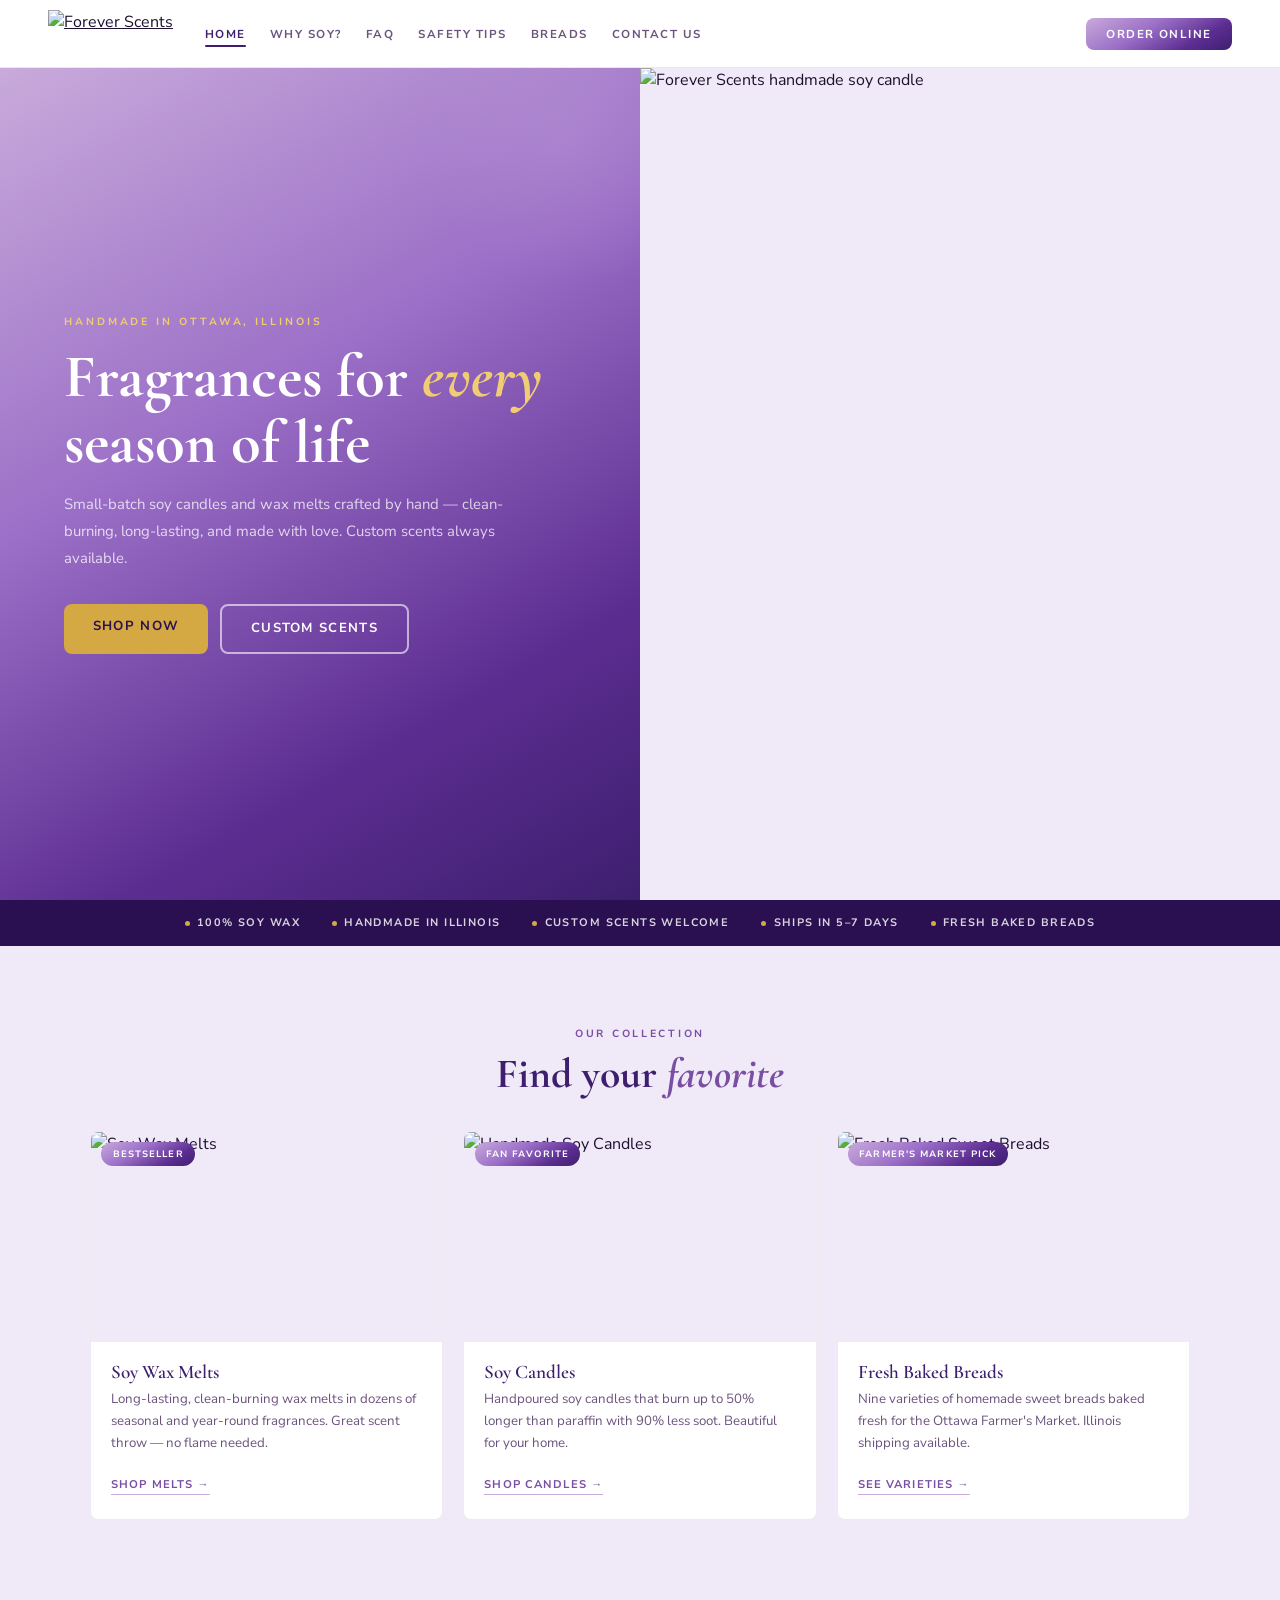
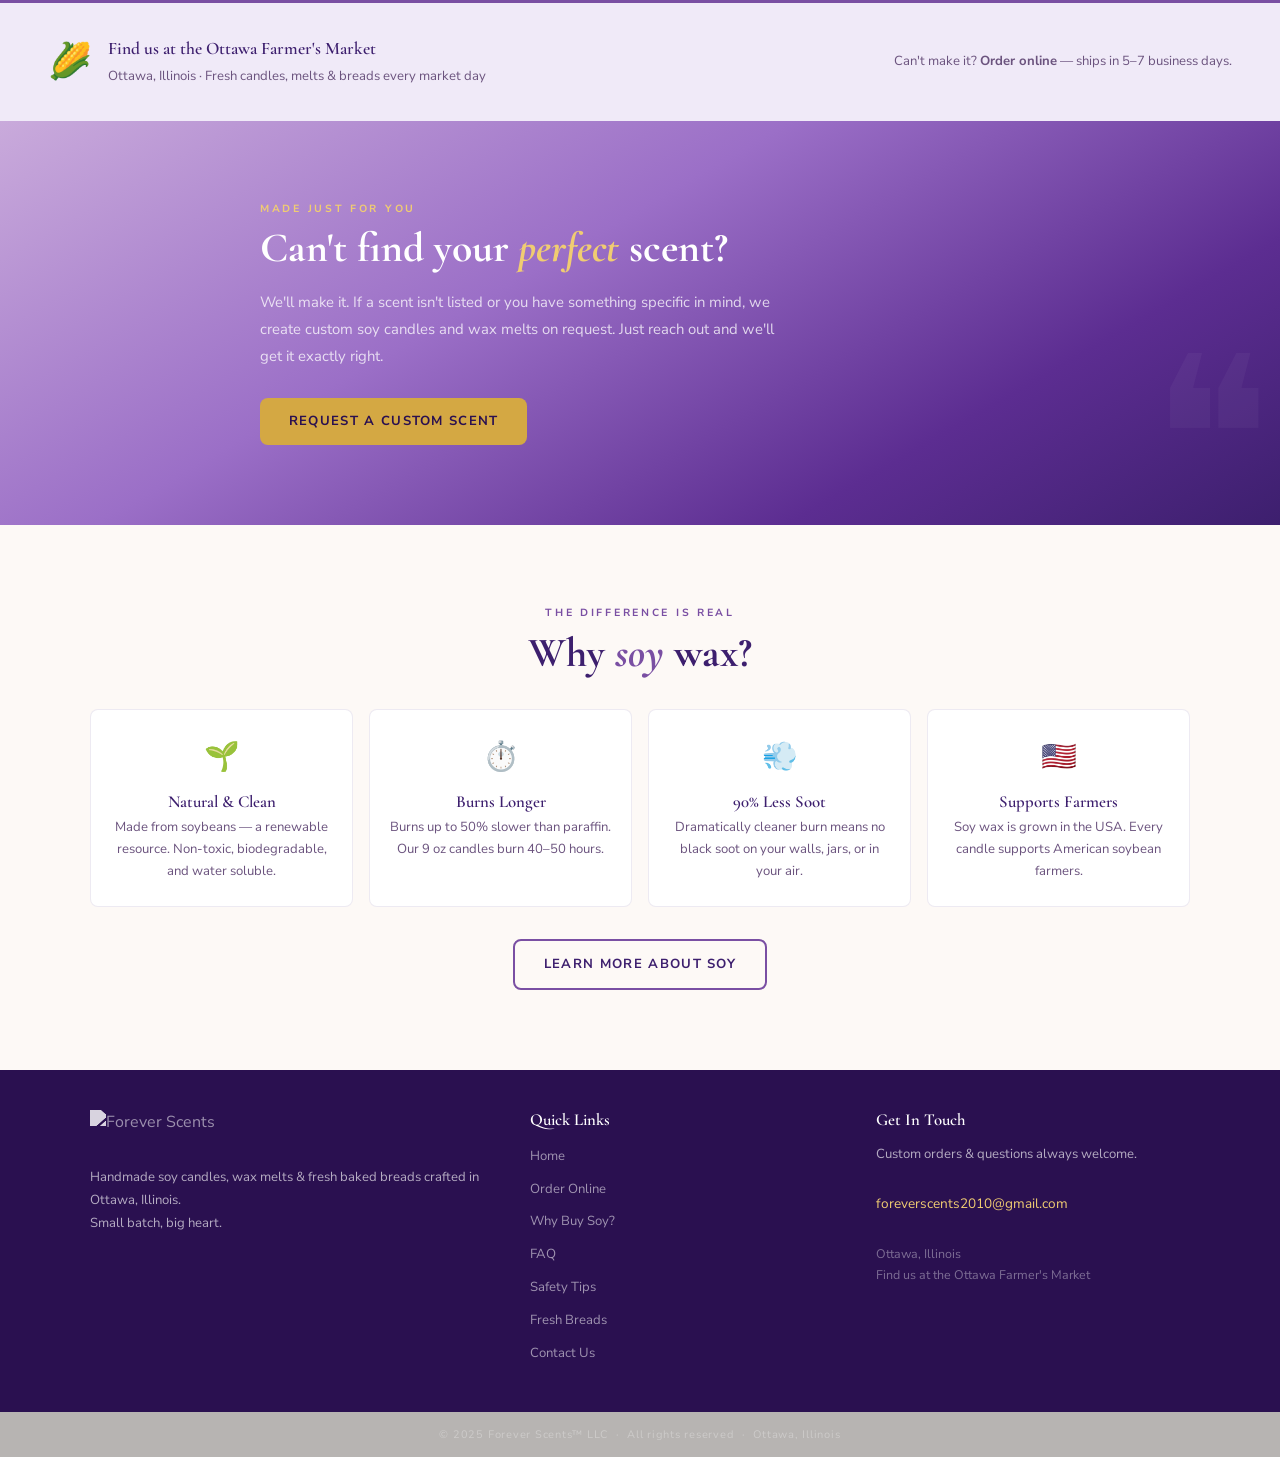
==== index.html @ e3c5e1b5 "first commit" ====
<!DOCTYPE html>
<html lang="en">
<head>
  <meta charset="UTF-8">
  <meta name="viewport" content="width=device-width, initial-scale=1.0">
  <meta name="description" content="Forever Scents – Handmade soy candles, wax melts & fresh baked breads crafted in Ottawa, Illinois. Custom scents available. Ships in 5–7 days.">
  <title>Forever Scents – Handmade Soy Candles & Breads | Ottawa, IL</title>
  <link rel="preconnect" href="https://fonts.googleapis.com">
  <link href="https://fonts.googleapis.com/css2?family=Cormorant+Garamond:ital,wght@0,400;0,600;1,400;1,600&family=Nunito+Sans:wght@300;400;600;700&display=swap" rel="stylesheet">
  <link rel="stylesheet" href="style.css">
  <style>
    /* ── HOME-SPECIFIC ── */

    /* HERO */
    .hero {
      display: grid;
      grid-template-columns: 1fr;
      min-height: calc(100svh - var(--nav-h));
    }
    .hero-img {
      height: 52vw;
      min-height: 220px;
      max-height: 420px;
      overflow: hidden;
      background: var(--pale);
    }
    .hero-img img {
      width: 100%; height: 100%;
      object-fit: cover;
      object-position: center;
    }
    .hero-text {
      background: var(--grad);
      padding: 2.5rem 1.25rem 3rem;
      display: flex;
      flex-direction: column;
      justify-content: center;
      position: relative;
      overflow: hidden;
    }
    .hero-text::before {
      content: '';
      position: absolute;
      width: 300px; height: 300px; border-radius: 50%;
      background: radial-gradient(circle, rgba(201,170,219,0.2) 0%, transparent 70%);
      top: -80px; right: -80px; pointer-events: none;
    }
    .hero-eyebrow {
      font-size: 0.65rem;
      letter-spacing: 0.28em;
      text-transform: uppercase;
      font-weight: 700;
      color: var(--gold-lt);
      margin-bottom: 0.85rem;
    }
    .hero-title {
      font-family: 'Cormorant Garamond', serif;
      font-size: clamp(2.2rem, 8vw, 3.8rem);
      color: var(--white);
      line-height: 1.08;
      margin-bottom: 1rem;
    }
    .hero-title em { font-style: italic; color: var(--gold-lt); }
    .hero-body {
      font-size: 0.93rem;
      color: rgba(255,255,255,0.76);
      line-height: 1.8;
      margin-bottom: 2rem;
      max-width: 480px;
    }
    .hero-btns { display: flex; gap: 0.75rem; flex-wrap: wrap; }

    /* PRODUCT CARDS */
    .pc-img {
      height: 210px;
      overflow: hidden;
      background: var(--pale);
      position: relative;
    }
    .pc-img img {
      width: 100%; height: 100%;
      object-fit: cover;
      transition: transform 0.5s;
    }
    .card:hover .pc-img img { transform: scale(1.07); }
    .pc-badge {
      position: absolute;
      top: 0.65rem; left: 0.65rem;
      background: var(--grad);
      color: var(--white);
      font-size: 0.58rem;
      letter-spacing: 0.12em;
      text-transform: uppercase;
      font-weight: 700;
      padding: 0.28rem 0.7rem;
      border-radius: 50px;
    }
    .pc-body { padding: 1.2rem 1.25rem 1.4rem; }
    .pc-name {
      font-family: 'Cormorant Garamond', serif;
      font-size: 1.2rem; font-weight: 600;
      color: var(--deep); margin-bottom: 0.4rem;
    }
    .pc-desc {
      font-size: 0.83rem; color: var(--muted);
      line-height: 1.65; margin-bottom: 1rem;
    }
    .pc-link {
      font-size: 0.7rem;
      letter-spacing: 0.1em;
      text-transform: uppercase;
      font-weight: 700;
      color: var(--violet);
      text-decoration: none;
      border-bottom: 1.5px solid var(--lavender);
      padding-bottom: 2px;
      transition: border-color 0.2s, color 0.2s;
    }
    .pc-link:hover { color: var(--deep); border-color: var(--violet); }

    /* MARKET BANNER */
    .market-banner {
      background: var(--pale);
      border-top: 3px solid var(--violet);
      padding: 1.75rem 1.25rem;
      display: flex;
      flex-direction: column;
      gap: 1rem;
    }
    .mb-row {
      display: flex;
      align-items: center;
      gap: 1rem;
    }
    .mb-icon { font-size: 2.2rem; line-height: 1; }
    .mb-title {
      font-family: 'Cormorant Garamond', serif;
      font-size: 1.1rem; font-weight: 600;
      color: var(--deep);
      display: block;
    }
    .mb-sub { font-size: 0.82rem; color: var(--muted); }
    .mb-note { font-size: 0.82rem; color: var(--muted); line-height: 1.6; }

    /* CUSTOM SECTION */
    .custom-section {
      background: var(--grad);
      padding: 3rem 1.25rem;
      position: relative;
      overflow: hidden;
    }
    .custom-section::after {
      content: '❝';
      position: absolute;
      font-family: 'Cormorant Garamond', serif;
      font-size: 14rem;
      line-height: 1;
      color: rgba(255,255,255,0.04);
      bottom: -2rem; right: 0.5rem;
      pointer-events: none;
    }
    .custom-section .section-label { color: var(--gold-lt); }
    .custom-section h2 {
      font-size: clamp(1.8rem, 5vw, 2.6rem);
      color: var(--white); margin-bottom: 1rem;
    }
    .custom-section h2 em { font-style: italic; color: var(--gold-lt); }
    .custom-section p {
      color: rgba(255,255,255,0.76);
      font-size: 0.93rem; line-height: 1.82;
      margin-bottom: 1.75rem;
      max-width: 520px;
    }

    /* WHY SOY */
    .why-card {
      padding: 1.5rem 1.25rem;
      text-align: center;
    }
    .why-icon { font-size: 1.8rem; margin-bottom: 0.7rem; display: block; }
    .why-card h3 {
      font-family: 'Cormorant Garamond', serif;
      font-size: 1.05rem; font-weight: 600;
      color: var(--deep); margin-bottom: 0.4rem;
    }
    .why-card p { font-size: 0.82rem; color: var(--muted); line-height: 1.65; }

    @media (min-width: 768px) {
      .hero {
        grid-template-columns: 1fr 1fr;
        min-height: calc(100vh - var(--nav-h));
      }
      .hero-img { height: auto; max-height: none; }
      .hero-text { padding: 4rem 3.5rem 4rem 4rem; }
      .market-banner {
        flex-direction: row;
        justify-content: space-between;
        align-items: center;
        padding: 2rem 3rem;
      }
      .custom-section { padding: 5rem 3rem; }
    }
  </style>
</head>
<body class="page-body">

  <!-- HERO -->
  <section class="hero">
    <div class="hero-text fade-up">
      <p class="hero-eyebrow">Handmade in Ottawa, Illinois</p>
      <h1 class="hero-title">Fragrances for <em>every</em> season of life</h1>
      <p class="hero-body">Small-batch soy candles and wax melts crafted by hand — clean-burning, long-lasting, and made with love. Custom scents always available.</p>
      <div class="hero-btns">
        <a href="order-online.html" class="btn btn-gold">Shop Now</a>
        <a href="contact-us.html" class="btn btn-outline-white">Custom Scents</a>
      </div>
    </div>
    <div class="hero-img">
      <img src="https://www.forever-scents.com/images/navy-blue.jpg" alt="Forever Scents handmade soy candle" loading="eager">
    </div>
  </section>

  <!-- TRUST STRIP -->
  <div class="trust-strip">
    <div class="ti"><span class="ti-dot"></span>100% Soy Wax</div>
    <div class="ti"><span class="ti-dot"></span>Handmade in Illinois</div>
    <div class="ti"><span class="ti-dot"></span>Custom Scents Welcome</div>
    <div class="ti"><span class="ti-dot"></span>Ships in 5–7 Days</div>
    <div class="ti"><span class="ti-dot"></span>Fresh Baked Breads</div>
  </div>

  <!-- PRODUCTS -->
  <section class="content-section bg-pale">
    <div class="content-inner-wide">
      <div class="section-center" style="margin-bottom:2rem;">
        <span class="section-label">Our Collection</span>
        <h2 class="section-title">Find your <em>favorite</em></h2>
      </div>
      <div class="grid-3">

        <div class="card">
          <div class="pc-img">
            <img src="https://www.forever-scents.com/images/melts.jpg" alt="Soy Wax Melts" loading="lazy">
            <span class="pc-badge">Bestseller</span>
          </div>
          <div class="pc-body">
            <h3 class="pc-name">Soy Wax Melts</h3>
            <p class="pc-desc">Long-lasting, clean-burning wax melts in dozens of seasonal and year-round fragrances. Great scent throw — no flame needed.</p>
            <a href="order-online.html" class="pc-link">Shop Melts →</a>
          </div>
        </div>

        <div class="card">
          <div class="pc-img">
            <img src="https://www.forever-scents.com/images/navy-blue.jpg" alt="Handmade Soy Candles" loading="lazy">
            <span class="pc-badge">Fan Favorite</span>
          </div>
          <div class="pc-body">
            <h3 class="pc-name">Soy Candles</h3>
            <p class="pc-desc">Handpoured soy candles that burn up to 50% longer than paraffin with 90% less soot. Beautiful for your home.</p>
            <a href="order-online.html" class="pc-link">Shop Candles →</a>
          </div>
        </div>

        <div class="card">
          <div class="pc-img">
            <img src="https://www.forever-scents.com/images/breads/breads-with-fruits.jpg" alt="Fresh Baked Sweet Breads" loading="lazy">
            <span class="pc-badge">Farmer's Market Pick</span>
          </div>
          <div class="pc-body">
            <h3 class="pc-name">Fresh Baked Breads</h3>
            <p class="pc-desc">Nine varieties of homemade sweet breads baked fresh for the Ottawa Farmer's Market. Illinois shipping available.</p>
            <a href="breads.html" class="pc-link">See Varieties →</a>
          </div>
        </div>

      </div>
    </div>
  </section>

  <!-- FARMER'S MARKET BANNER -->
  <div class="market-banner">
    <div class="mb-row">
      <span class="mb-icon">🌽</span>
      <div>
        <span class="mb-title">Find us at the Ottawa Farmer's Market</span>
        <span class="mb-sub">Ottawa, Illinois · Fresh candles, melts &amp; breads every market day</span>
      </div>
    </div>
    <p class="mb-note">Can't make it? <strong>Order online</strong> — ships in 5–7 business days.</p>
  </div>

  <!-- CUSTOM ORDER -->
  <section class="custom-section">
    <div class="content-inner">
      <span class="section-label">Made Just For You</span>
      <h2>Can't find your <em>perfect</em> scent?</h2>
      <p>We'll make it. If a scent isn't listed or you have something specific in mind, we create custom soy candles and wax melts on request. Just reach out and we'll get it exactly right.</p>
      <a href="contact-us.html" class="btn btn-gold">Request a Custom Scent</a>
    </div>
  </section>

  <!-- WHY SOY -->
  <section class="content-section bg-cream">
    <div class="content-inner-wide">
      <div class="section-center" style="margin-bottom:2rem;">
        <span class="section-label">The Difference Is Real</span>
        <h2 class="section-title">Why <em>soy</em> wax?</h2>
      </div>
      <div class="grid-4">
        <div class="card why-card">
          <span class="why-icon">🌱</span>
          <h3>Natural &amp; Clean</h3>
          <p>Made from soybeans — a renewable resource. Non-toxic, biodegradable, and water soluble.</p>
        </div>
        <div class="card why-card">
          <span class="why-icon">⏱️</span>
          <h3>Burns Longer</h3>
          <p>Burns up to 50% slower than paraffin. Our 9 oz candles burn 40–50 hours.</p>
        </div>
        <div class="card why-card">
          <span class="why-icon">💨</span>
          <h3>90% Less Soot</h3>
          <p>Dramatically cleaner burn means no black soot on your walls, jars, or in your air.</p>
        </div>
        <div class="card why-card">
          <span class="why-icon">🇺🇸</span>
          <h3>Supports Farmers</h3>
          <p>Soy wax is grown in the USA. Every candle supports American soybean farmers.</p>
        </div>
      </div>
      <div style="text-align:center; margin-top:2rem;">
        <a href="why-buy-soy.html" class="btn btn-outline-purple">Learn More About Soy</a>
      </div>
    </div>
  </section>

  <script src="shared.js"></script>
</body>
</html>
---- style.css ----
/* ── RESET & ROOT ── */
*, *::before, *::after { box-sizing: border-box; margin: 0; padding: 0; }

:root {
  --lavender:    #c9aadb;
  --violet:      #7a4fa3;
  --deep:        #3d1f6e;
  --deeper:      #2a1050;
  --grad:        linear-gradient(150deg, #c9aadb 0%, #9b6fc7 40%, #5c2d91 75%, #3d1f6e 100%);
  --gold:        #d4a843;
  --gold-lt:     #f0cc72;
  --cream:       #fdf9f6;
  --off-white:   #f7f2fb;
  --pale:        #f0eaf8;
  --muted:       #6b537e;
  --text:        #1e1030;
  --white:       #ffffff;
  --radius:      8px;
  --nav-h:       64px;
}

html { scroll-behavior: smooth; font-size: 16px; }

body {
  font-family: 'Nunito Sans', sans-serif;
  font-weight: 400;
  color: var(--text);
  background: var(--cream);
  overflow-x: hidden;
  line-height: 1.6;
}

img { max-width: 100%; display: block; }
a { color: inherit; }

/* ── TYPOGRAPHY ── */
h1, h2, h3, h4 {
  font-family: 'Cormorant Garamond', serif;
  line-height: 1.15;
  color: var(--deep);
}

/* ── BUTTONS ── */
.btn {
  display: inline-block;
  padding: 0.8rem 1.8rem;
  border-radius: var(--radius);
  font-family: 'Nunito Sans', sans-serif;
  font-size: 0.82rem;
  font-weight: 700;
  letter-spacing: 0.1em;
  text-transform: uppercase;
  text-decoration: none;
  cursor: pointer;
  border: none;
  transition: transform 0.15s, opacity 0.15s, background 0.2s;
}
.btn:hover { transform: translateY(-2px); opacity: 0.92; }
.btn:active { transform: translateY(0); }

.btn-gold    { background: var(--gold); color: var(--deeper); }
.btn-gold:hover { background: var(--gold-lt); }

.btn-purple  { background: var(--grad); color: var(--white); }

.btn-outline-purple {
  background: transparent;
  color: var(--deep);
  border: 2px solid var(--violet);
}
.btn-outline-purple:hover { background: var(--pale); }

.btn-outline-white {
  background: transparent;
  color: var(--white);
  border: 2px solid rgba(255,255,255,0.6);
}
.btn-outline-white:hover { background: rgba(255,255,255,0.1); }

/* ── NAV ── */
.site-nav {
  position: fixed;
  top: 0; left: 0; right: 0;
  z-index: 500;
  height: var(--nav-h);
  background: rgba(255,255,255,0.97);
  backdrop-filter: blur(14px);
  border-bottom: 1px solid rgba(61,31,110,0.1);
  display: flex;
  align-items: center;
  justify-content: space-between;
  padding: 0 1.25rem;
}

.nav-logo img {
  height: 42px;
  width: auto;
}

.nav-links {
  display: none;
  list-style: none;
  gap: 1.5rem;
  align-items: center;
  flex: 1;               /* take up remaining space so spacer can push right */
  margin-left: 2rem;
}
.nav-spacer {
  flex: 1;               /* eats all leftover space, pushes Shop button to far right */
}
.nav-links a {
  text-decoration: none;
  color: var(--muted);
  font-size: 0.72rem;
  letter-spacing: 0.13em;
  text-transform: uppercase;
  font-weight: 700;
  white-space: nowrap;
  position: relative;
  padding-bottom: 3px;
  transition: color 0.2s;
}
/* Underline hover effect */
.nav-links a::after {
  content: '';
  position: absolute;
  bottom: -2px; left: 0; right: 0;
  height: 2px;
  background: var(--violet);
  border-radius: 2px;
  transform: scaleX(0);
  transform-origin: left;
  transition: transform 0.2s ease;
}
.nav-links a:hover { color: var(--deep); }
.nav-links a:hover::after { transform: scaleX(1); }

/* Active page indicator */
.nav-links a.active {
  color: var(--deep);
}
.nav-links a.active::after {
  transform: scaleX(1);
  background: var(--deep);
}

/* Shop button — pushed to far right, visually distinct, white text */
.nav-links { position: relative; }
.nav-links .nav-cta {
  margin-left: 1rem;
  padding: 0.5rem 1.25rem;
  color: var(--white) !important;
  background: var(--grad);
  border-radius: var(--radius);
  padding-bottom: 0.5rem; /* override the padding-bottom:3px from base */
}
/* Suppress underline effect on the button */
.nav-links .nav-cta::after { display: none; }
.nav-links .nav-cta:hover { opacity: 0.88; color: var(--white) !important; }
.nav-links .nav-cta.active { color: var(--white) !important; }

.hamburger {
  display: flex;
  flex-direction: column;
  gap: 5px;
  background: none;
  border: none;
  cursor: pointer;
  padding: 6px;
  border-radius: 6px;
}
.hamburger span {
  display: block;
  width: 22px; height: 2px;
  background: var(--deep);
  border-radius: 2px;
  transition: 0.3s;
}

/* Mobile drawer */
.mobile-drawer {
  display: none;
  position: fixed;
  top: var(--nav-h); left: 0; right: 0;
  background: var(--white);
  z-index: 499;
  flex-direction: column;
  border-top: 3px solid var(--violet);
  box-shadow: 0 12px 40px rgba(42,16,80,0.18);
  padding-bottom: 1rem;
}
.mobile-drawer.open { display: flex; }
.mobile-drawer a {
  padding: 0.9rem 1.5rem;
  text-decoration: none;
  color: var(--deep);
  font-size: 0.88rem;
  letter-spacing: 0.08em;
  text-transform: uppercase;
  font-weight: 700;
  border-bottom: 1px solid var(--pale);
  transition: background 0.15s;
}
.mobile-drawer a:hover { background: var(--pale); }
.mobile-drawer .drawer-cta {
  margin: 1rem 1.5rem 0;
  text-align: center;
  border-bottom: none;
  border-radius: var(--radius);
  background: var(--grad);
  color: var(--white) !important;
}

/* ── PAGE WRAPPER ── */
.page-body { padding-top: var(--nav-h); }

/* ── SECTION CHROME ── */
.section-label {
  display: block;
  font-size: 0.65rem;
  letter-spacing: 0.26em;
  text-transform: uppercase;
  font-weight: 700;
  color: var(--violet);
  margin-bottom: 0.5rem;
}
.section-title {
  font-size: clamp(1.8rem, 5vw, 2.6rem);
  color: var(--deep);
  margin-bottom: 1rem;
}
.section-title em { font-style: italic; color: var(--violet); }

.section-center { text-align: center; }

/* ── TRUST STRIP ── */
.trust-strip {
  background: var(--deeper);
  display: flex;
  justify-content: center;
  flex-wrap: wrap;
  gap: 0.75rem 2rem;
  padding: 0.9rem 1.25rem;
}
.trust-strip .ti {
  display: flex;
  align-items: center;
  gap: 0.45rem;
  font-size: 0.68rem;
  letter-spacing: 0.13em;
  text-transform: uppercase;
  font-weight: 700;
  color: rgba(255,255,255,0.82);
}
.ti-dot {
  width: 5px; height: 5px;
  border-radius: 50%;
  background: var(--gold);
  flex-shrink: 0;
}

/* ── INNER PAGE HERO ── */
.page-hero {
  background: var(--grad);
  padding: 3rem 1.25rem 2.5rem;
  text-align: center;
  color: var(--white);
}
.page-hero h1 {
  font-size: clamp(2rem, 6vw, 3rem);
  color: var(--white);
  margin-bottom: 0.6rem;
}
.page-hero p {
  color: rgba(255,255,255,0.78);
  font-size: 0.95rem;
  max-width: 500px;
  margin: 0 auto;
  line-height: 1.75;
}

/* ── CONTENT SECTIONS ── */
.content-section {
  padding: 3rem 1.25rem;
}
.content-section.bg-pale { background: var(--pale); }
.content-section.bg-white { background: var(--white); }
.content-section.bg-cream { background: var(--cream); }

.content-inner {
  max-width: 760px;
  margin: 0 auto;
}
.content-inner-wide {
  max-width: 1100px;
  margin: 0 auto;
}

/* ── FOOTER ── */
.site-footer {
  background: var(--deeper);
  color: rgba(255,255,255,0.65);
  padding: 2.5rem 1.25rem;
}
.footer-grid {
  display: grid;
  grid-template-columns: 1fr;
  gap: 2rem;
  max-width: 1100px;
  margin: 0 auto;
}
.footer-logo img {
  height: 44px;
  width: auto;
  filter: brightness(0) invert(1);
  opacity: 0.82;
  margin-bottom: 0.75rem;
}
.footer-tagline { font-size: 0.82rem; line-height: 1.75; }

.footer-col h4 {
  font-family: 'Cormorant Garamond', serif;
  font-size: 1.05rem;
  color: var(--white);
  font-weight: 600;
  margin-bottom: 0.85rem;
}
.footer-col ul { list-style: none; }
.footer-col ul li { margin-bottom: 0.45rem; }
.footer-col ul a {
  color: rgba(255,255,255,0.55);
  text-decoration: none;
  font-size: 0.82rem;
  transition: color 0.2s;
}
.footer-col ul a:hover { color: var(--gold-lt); }
.footer-col p { font-size: 0.82rem; line-height: 1.75; }
.footer-col a.email-link {
  color: var(--gold-lt);
  text-decoration: none;
  font-size: 0.85rem;
}

.footer-bar {
  background: rgba(0,0,0,0.28);
  text-align: center;
  padding: 0.85rem 1.25rem;
  font-size: 0.68rem;
  color: rgba(255,255,255,0.3);
  letter-spacing: 0.07em;
}

/* ── CARD ── */
.card {
  background: var(--white);
  border: 1px solid rgba(61,31,110,0.09);
  border-radius: var(--radius);
  overflow: hidden;
  transition: transform 0.25s, box-shadow 0.25s;
}
.card:hover {
  transform: translateY(-4px);
  box-shadow: 0 16px 44px rgba(42,16,80,0.13);
}

/* ── GRID HELPERS ── */
.grid-2 { display: grid; grid-template-columns: 1fr; gap: 1.25rem; }
.grid-3 { display: grid; grid-template-columns: 1fr; gap: 1.25rem; }
.grid-4 { display: grid; grid-template-columns: 1fr 1fr; gap: 1rem; }

/* ── ACCORDION ── */
.accordion-item {
  border: 1px solid rgba(61,31,110,0.1);
  border-radius: var(--radius);
  overflow: hidden;
  margin-bottom: 0.75rem;
  background: var(--white);
}
.accordion-btn {
  width: 100%;
  background: none;
  border: none;
  padding: 1.1rem 1.25rem;
  text-align: left;
  font-family: 'Cormorant Garamond', serif;
  font-size: 1.05rem;
  font-weight: 600;
  color: var(--deep);
  cursor: pointer;
  display: flex;
  justify-content: space-between;
  align-items: center;
  gap: 1rem;
}
.accordion-btn .chevron {
  color: var(--violet);
  font-size: 1.1rem;
  transition: transform 0.3s;
  flex-shrink: 0;
}
.accordion-btn[aria-expanded="true"] .chevron { transform: rotate(180deg); }
.accordion-body {
  display: none;
  padding: 0 1.25rem 1.1rem;
  font-size: 0.9rem;
  color: var(--muted);
  line-height: 1.75;
}
.accordion-body.open { display: block; }

/* ── CHECKLIST ── */
.checklist { list-style: none; }
.checklist li {
  display: flex;
  gap: 0.65rem;
  align-items: flex-start;
  padding: 0.45rem 0;
  font-size: 0.92rem;
  color: var(--muted);
  border-bottom: 1px solid var(--pale);
}
.checklist li:last-child { border-bottom: none; }
.checklist .ck-icon {
  color: var(--violet);
  font-size: 1rem;
  margin-top: 2px;
  flex-shrink: 0;
}

/* ── CONTACT FORM ── */
.contact-form { display: flex; flex-direction: column; gap: 1rem; }
.form-group { display: flex; flex-direction: column; gap: 0.35rem; }
.form-group label {
  font-size: 0.75rem;
  letter-spacing: 0.1em;
  text-transform: uppercase;
  font-weight: 700;
  color: var(--deep);
}
.form-group input,
.form-group textarea,
.form-group select {
  padding: 0.8rem 1rem;
  border: 1.5px solid rgba(61,31,110,0.18);
  border-radius: var(--radius);
  font-family: 'Nunito Sans', sans-serif;
  font-size: 0.92rem;
  color: var(--text);
  background: var(--white);
  transition: border-color 0.2s;
  -webkit-appearance: none;
}
.form-group input:focus,
.form-group textarea:focus,
.form-group select:focus {
  outline: none;
  border-color: var(--violet);
}
.form-group textarea { resize: vertical; min-height: 120px; }

/* ── ANIMATIONS ── */
@keyframes fadeUp {
  from { opacity: 0; transform: translateY(18px); }
  to   { opacity: 1; transform: translateY(0); }
}
.fade-up { animation: fadeUp 0.6s ease both; }

/* ── DESKTOP BREAKPOINT ── */
@media (min-width: 768px) {
  :root { --nav-h: 68px; }

  .site-nav { padding: 0 3rem; }
  .nav-logo img { height: 48px; }
  .nav-links { display: flex; }
  .hamburger { display: none; }

  .grid-2 { grid-template-columns: 1fr 1fr; }
  .grid-3 { grid-template-columns: repeat(3, 1fr); }
  .grid-4 { grid-template-columns: repeat(4, 1fr); }

  .footer-grid { grid-template-columns: 1.3fr 1fr 1fr; }

  .content-section { padding: 5rem 3rem; }
  .page-hero { padding: 4.5rem 3rem 3.5rem; }
}
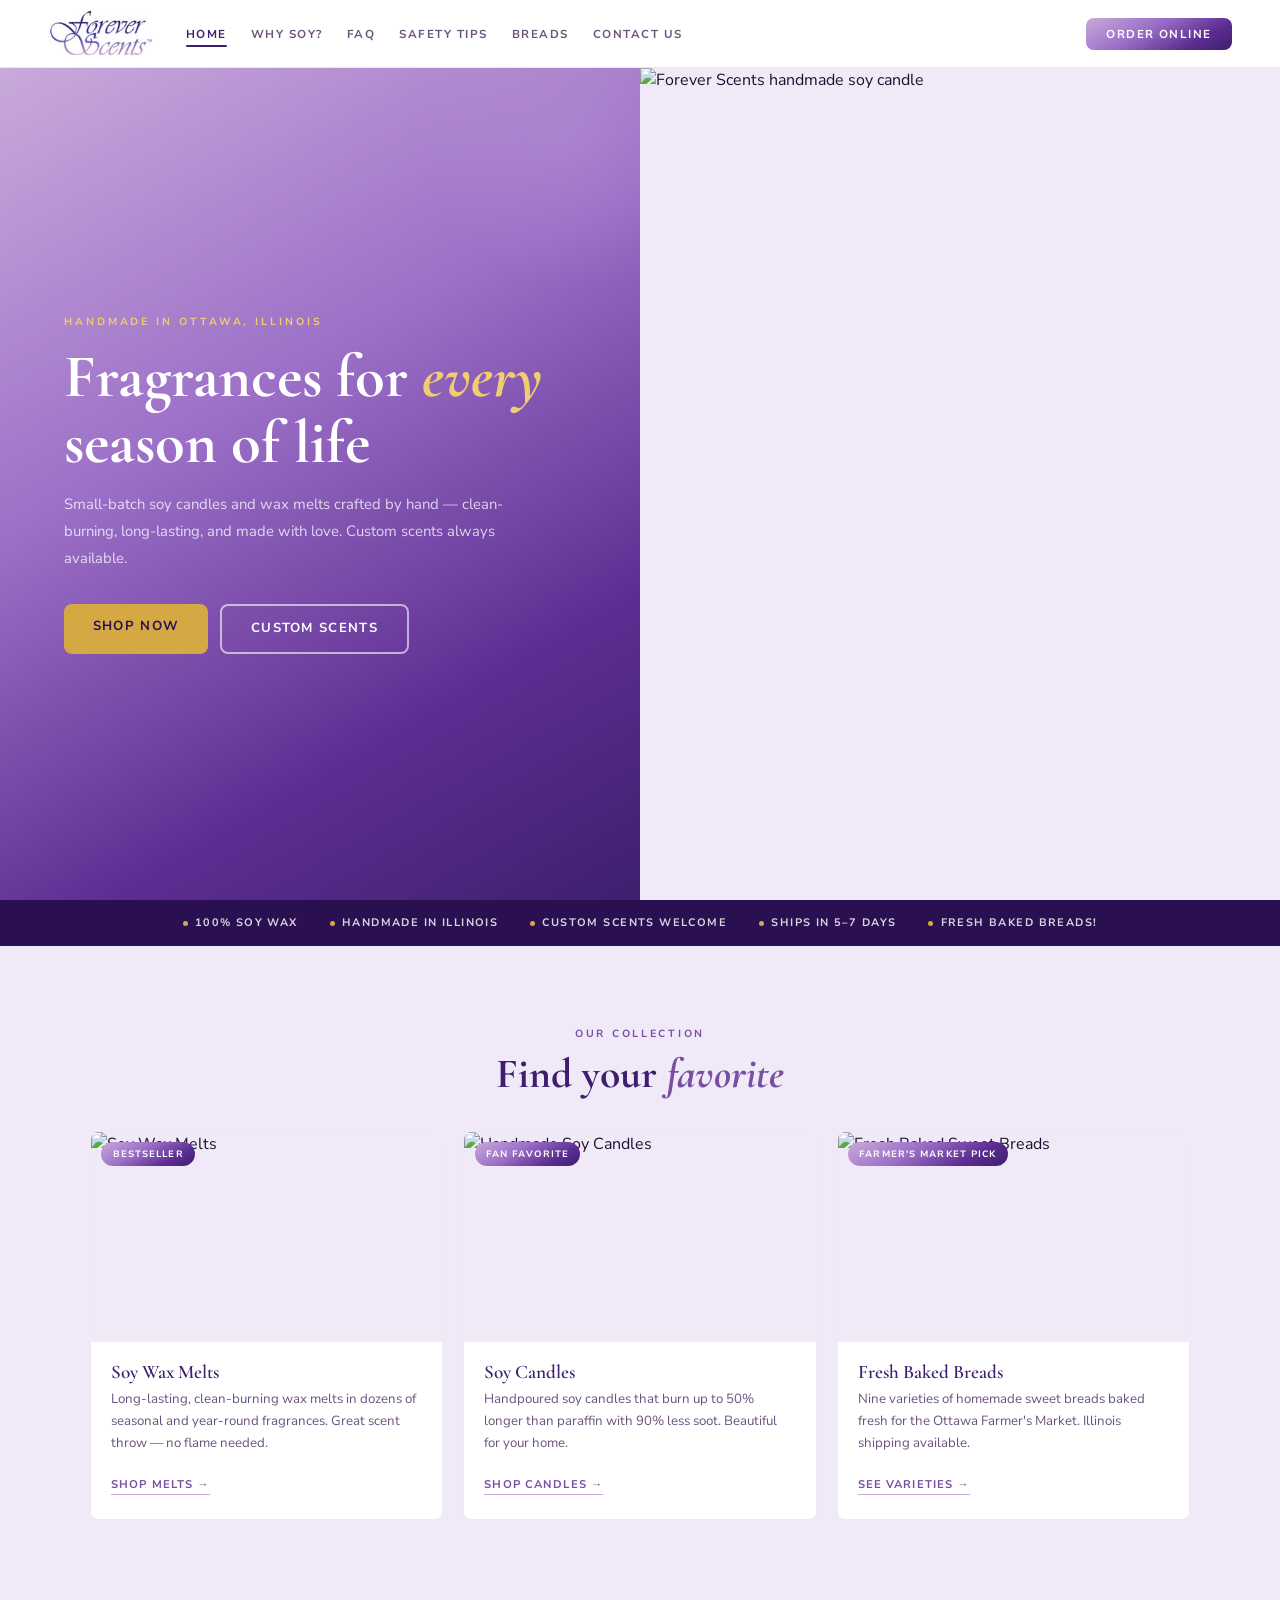
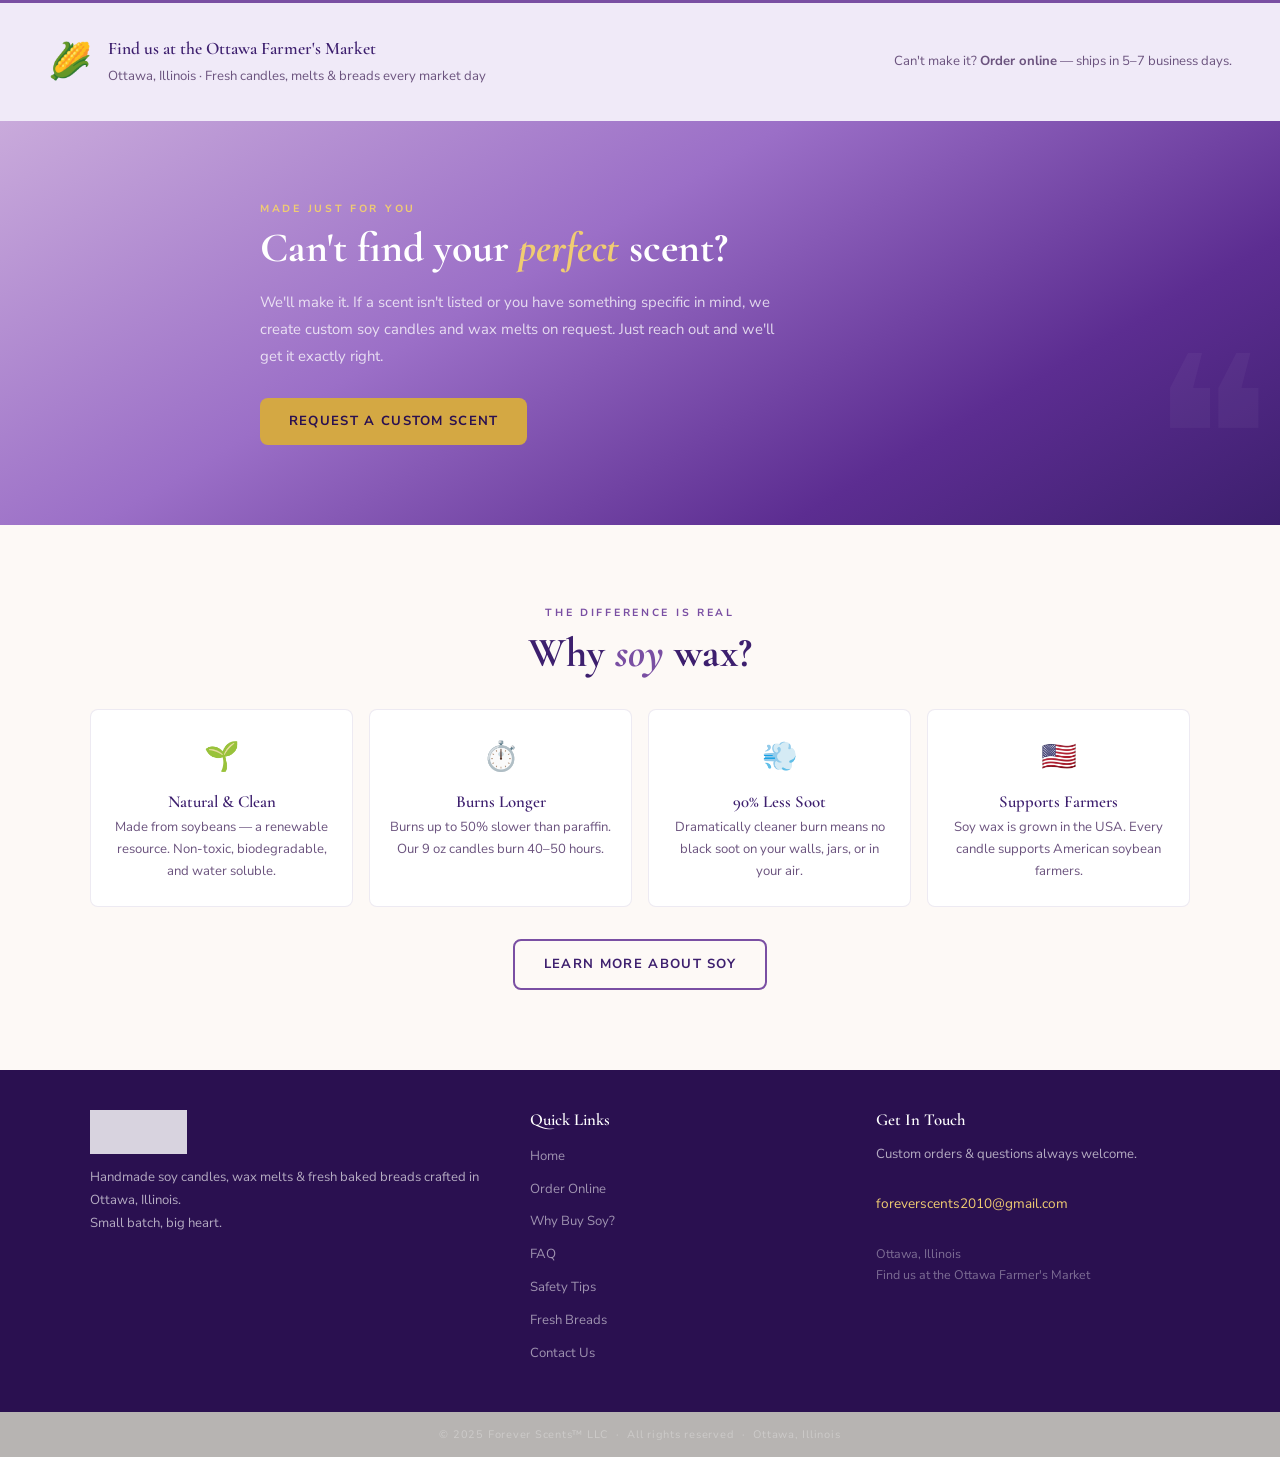
==== commit 6fb23203: "Update index.html" ====
--- a/index.html
+++ b/index.html
@@ -226,7 +226,7 @@
     <div class="ti"><span class="ti-dot"></span>Handmade in Illinois</div>
     <div class="ti"><span class="ti-dot"></span>Custom Scents Welcome</div>
     <div class="ti"><span class="ti-dot"></span>Ships in 5–7 Days</div>
-    <div class="ti"><span class="ti-dot"></span>Fresh Baked Breads</div>
+    <div class="ti"><span class="ti-dot"></span>Fresh Baked Breads!</div>
   </div>
 
   <!-- PRODUCTS -->
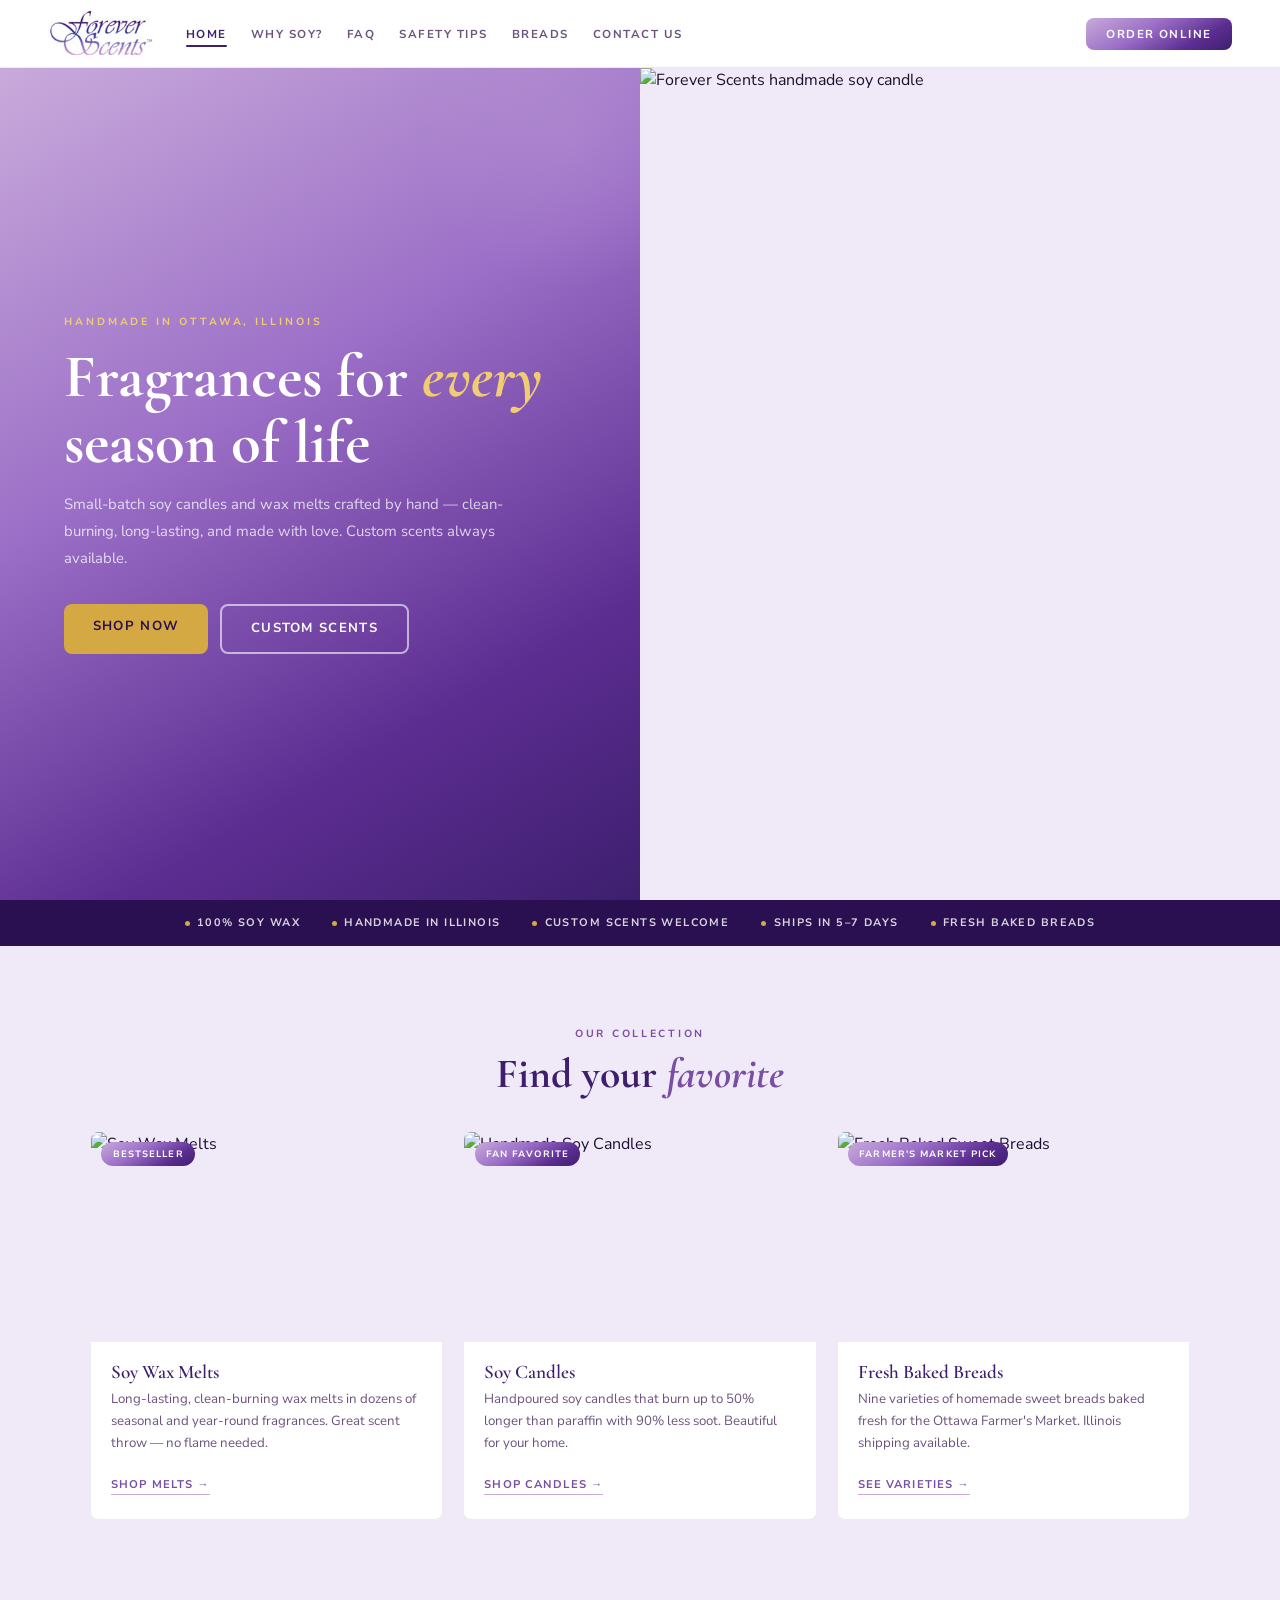
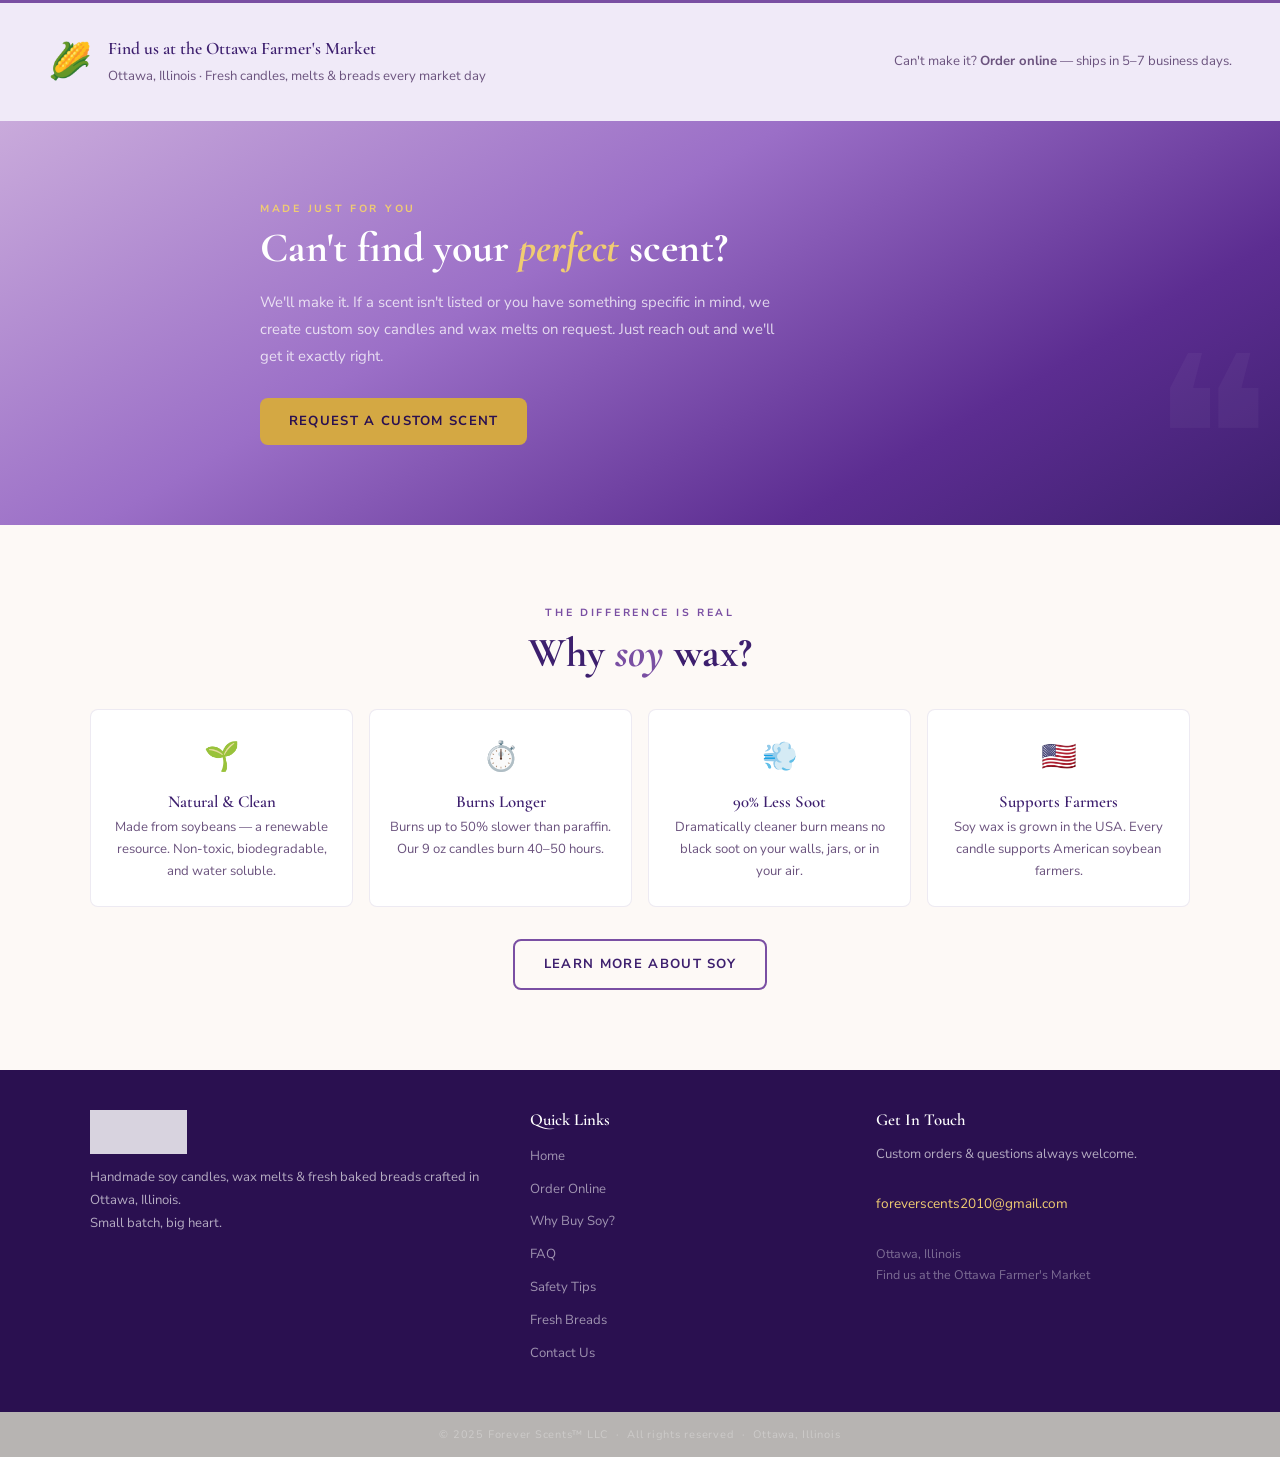
==== commit 64d03f57: "Update index.html" ====
--- a/index.html
+++ b/index.html
@@ -216,7 +216,7 @@
       </div>
     </div>
     <div class="hero-img">
-      <img src="https://www.forever-scents.com/images/navy-blue.jpg" alt="Forever Scents handmade soy candle" loading="eager">
+      <img src="https://www.forever-scents.com/images/navy-blue.jpg" height="300" alt="Forever Scents handmade soy candle" loading="eager">
     </div>
   </section>
 
@@ -226,7 +226,7 @@
     <div class="ti"><span class="ti-dot"></span>Handmade in Illinois</div>
     <div class="ti"><span class="ti-dot"></span>Custom Scents Welcome</div>
     <div class="ti"><span class="ti-dot"></span>Ships in 5–7 Days</div>
-    <div class="ti"><span class="ti-dot"></span>Fresh Baked Breads!</div>
+    <div class="ti"><span class="ti-dot"></span>Fresh Baked Breads</div>
   </div>
 
   <!-- PRODUCTS -->
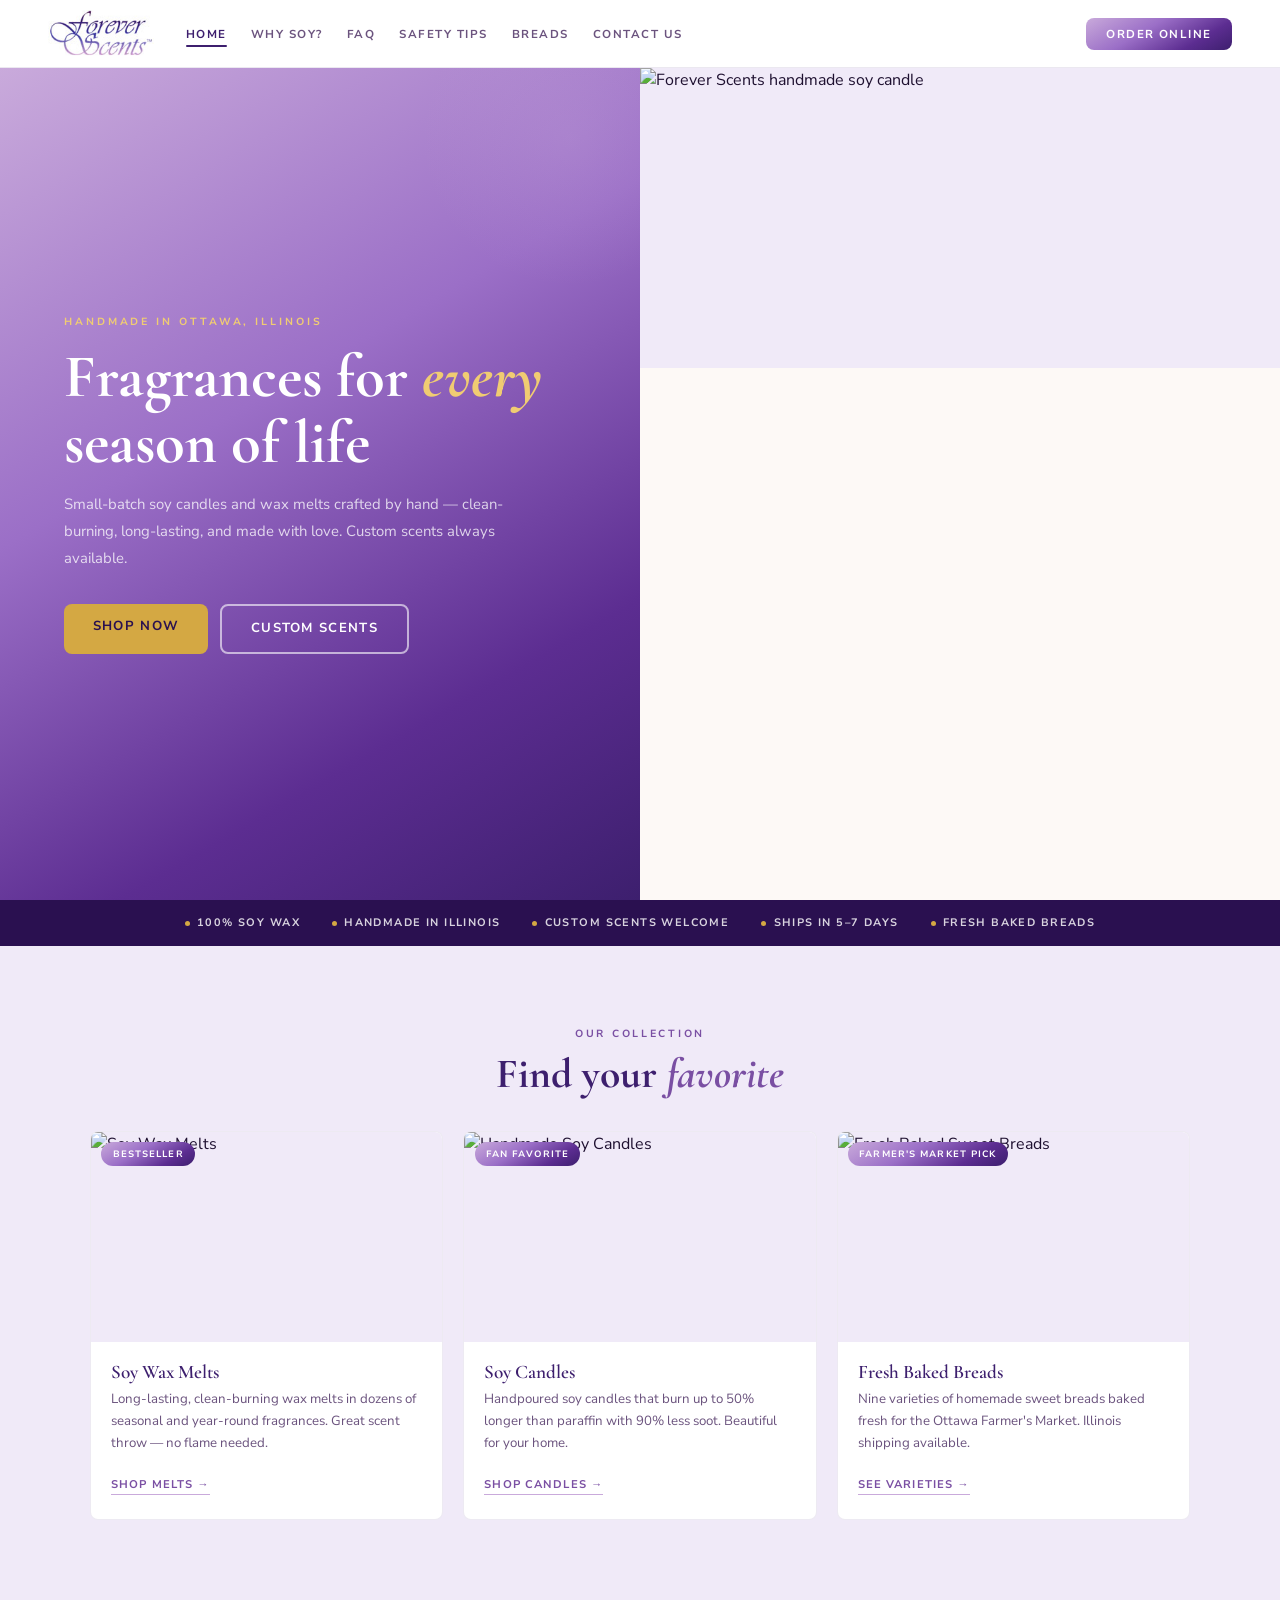
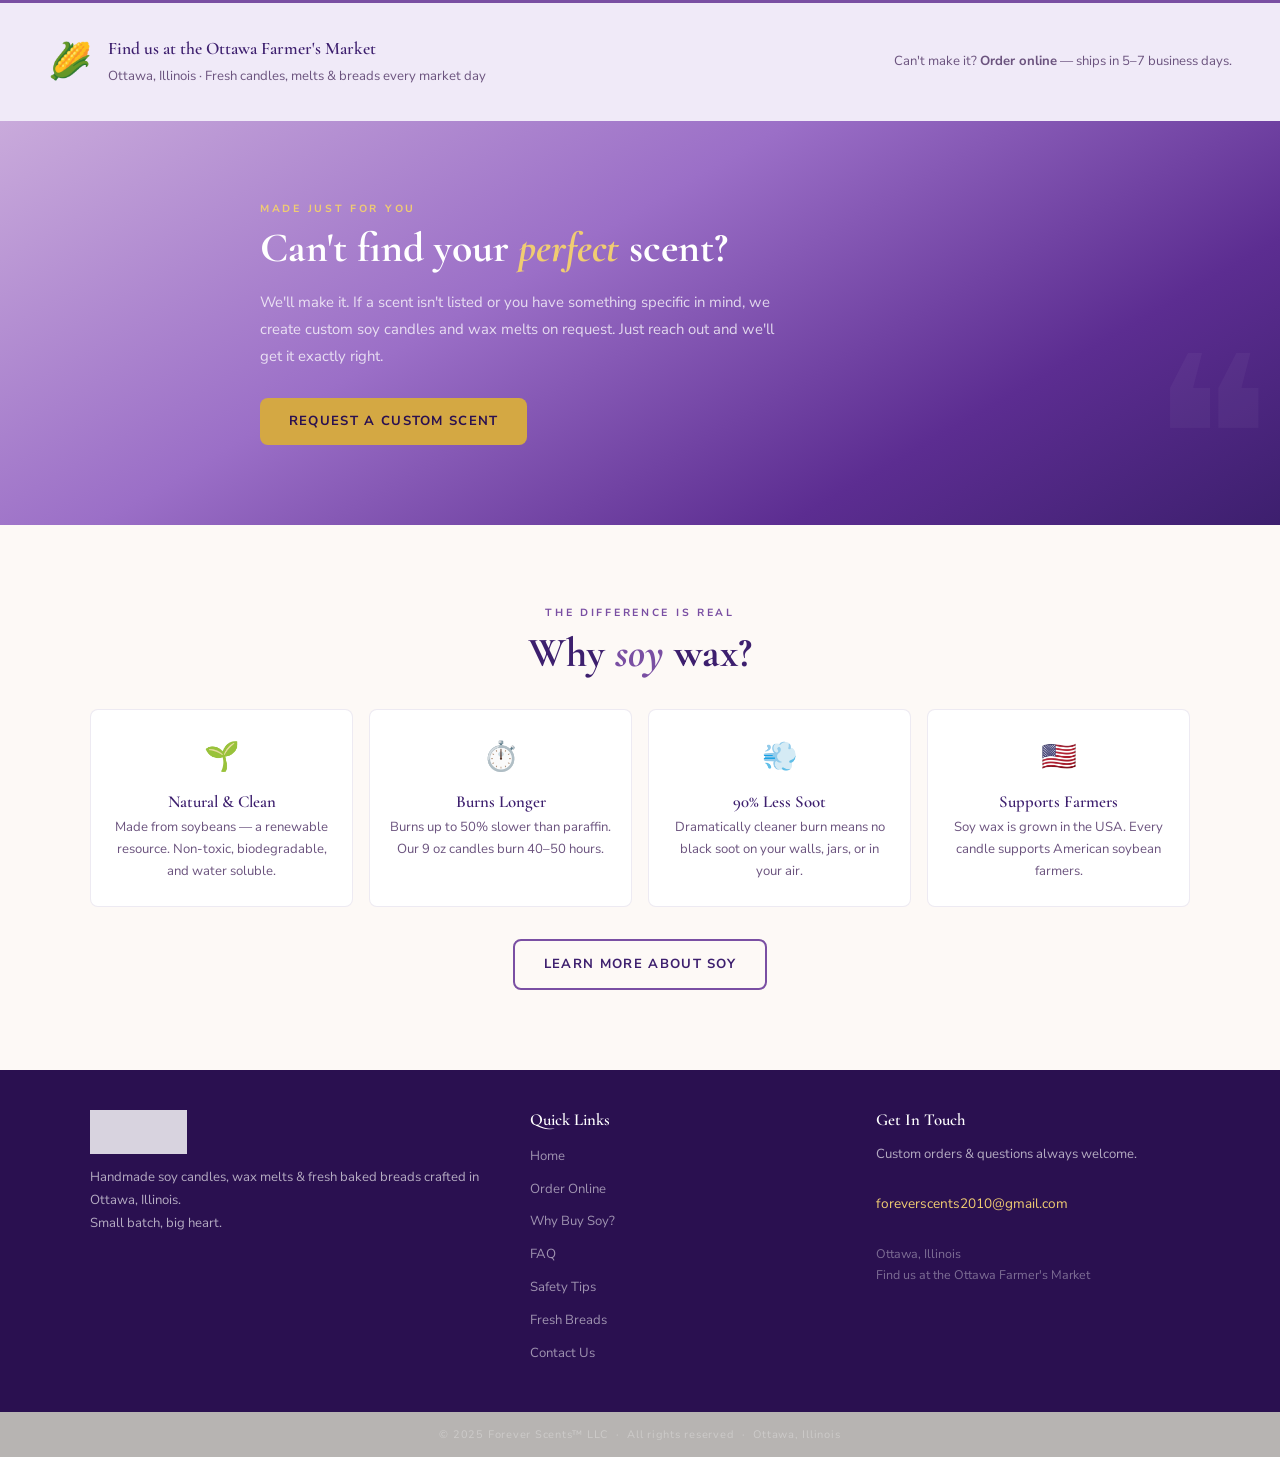
==== commit 275073ec: "Update index.html" ====
--- a/index.html
+++ b/index.html
@@ -20,7 +20,7 @@
     .hero-img {
       height: 52vw;
       min-height: 220px;
-      max-height: 420px;
+      max-height: 300px;
       overflow: hidden;
       background: var(--pale);
     }
@@ -190,7 +190,7 @@
         grid-template-columns: 1fr 1fr;
         min-height: calc(100vh - var(--nav-h));
       }
-      .hero-img { height: auto; max-height: none; }
+      .hero-img { height: auto; max-height: 300px; }
       .hero-text { padding: 4rem 3.5rem 4rem 4rem; }
       .market-banner {
         flex-direction: row;
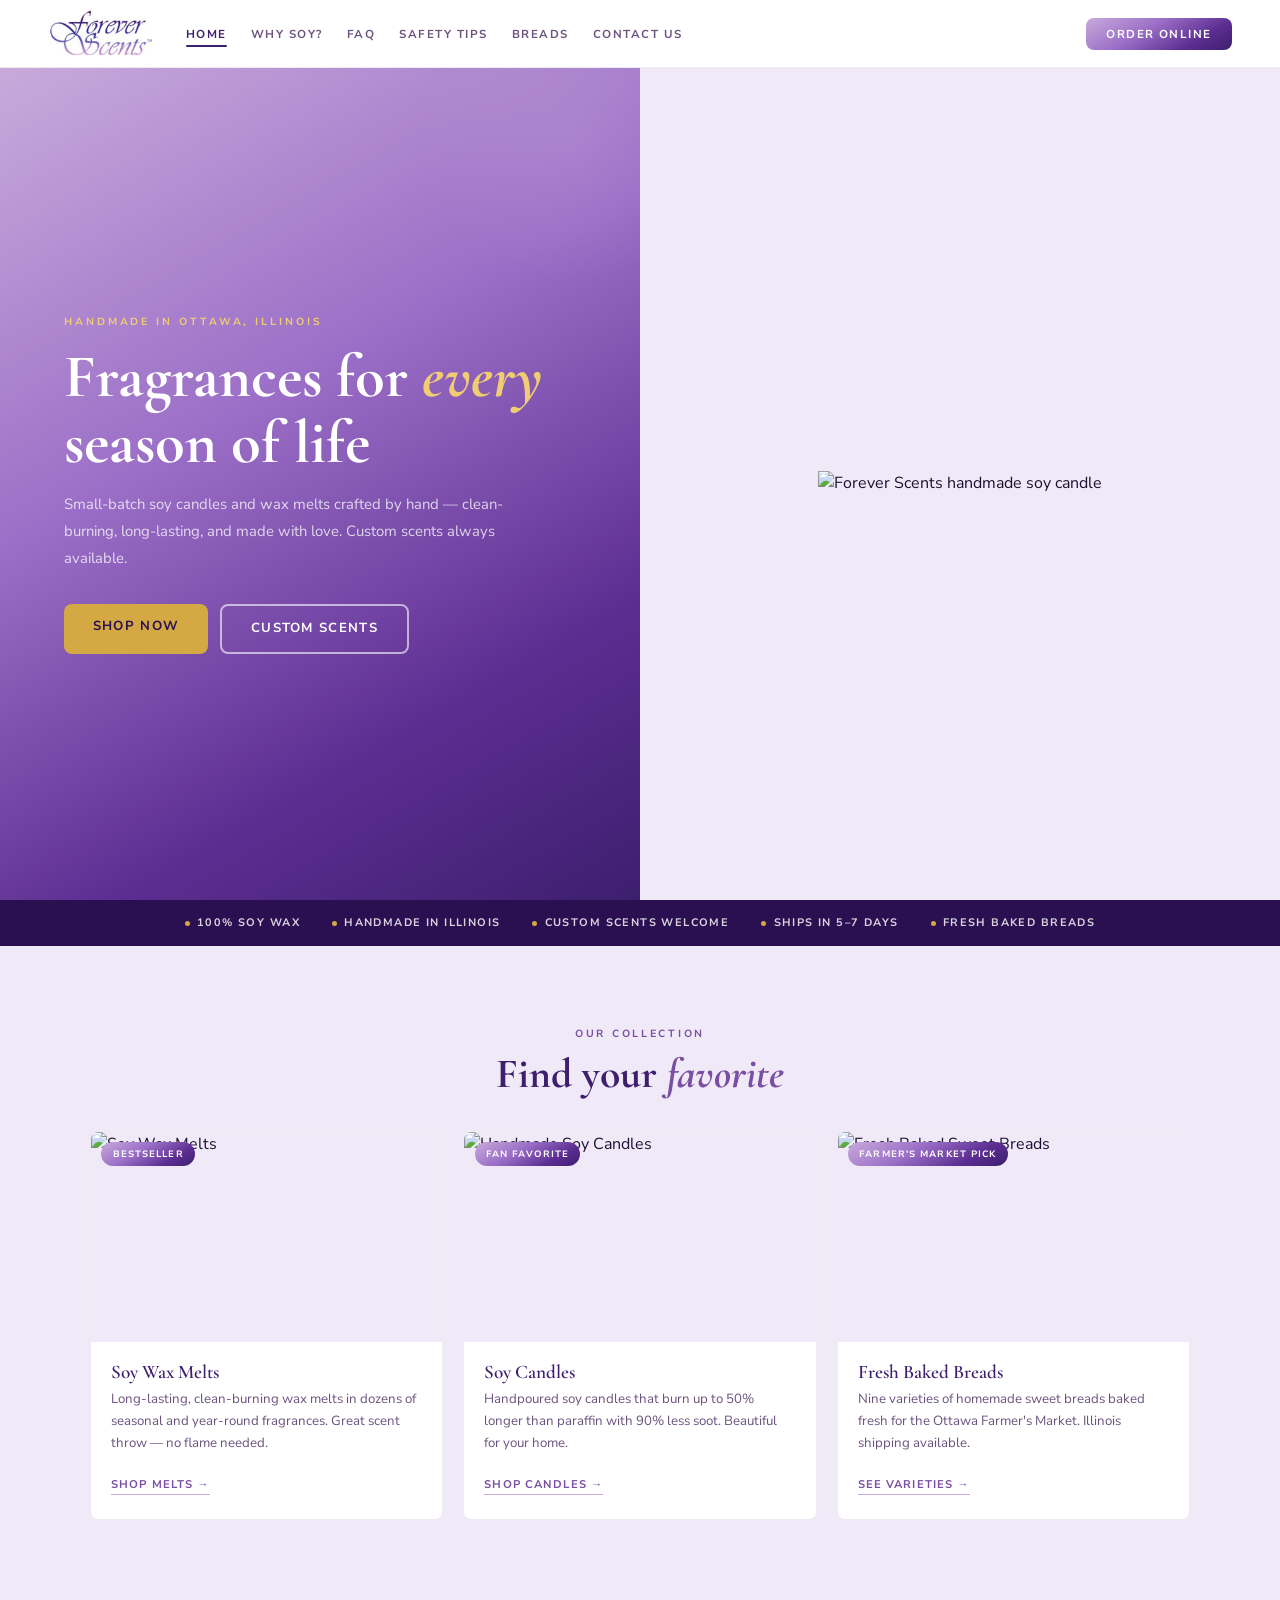
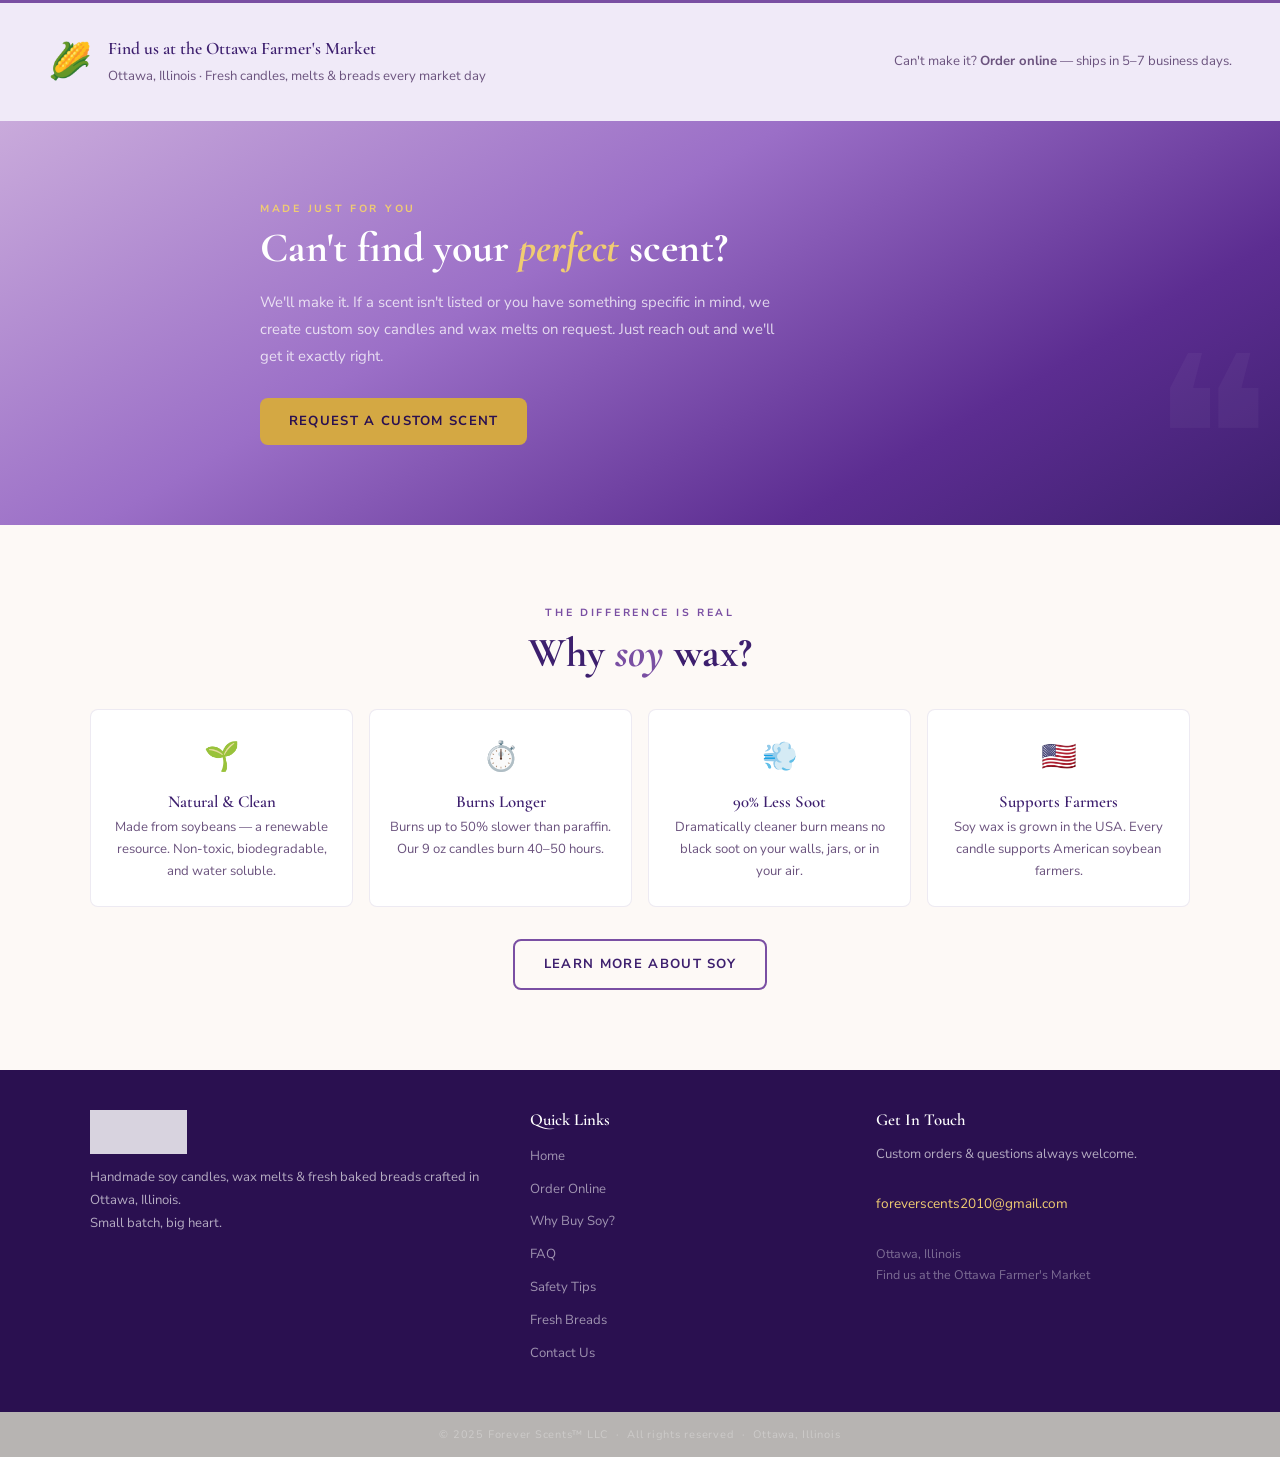
==== commit 5d59fa8e: "centered hero img added paypal links" ====
--- a/index.html
+++ b/index.html
@@ -18,16 +18,19 @@
       min-height: calc(100svh - var(--nav-h));
     }
     .hero-img {
-      height: 52vw;
-      min-height: 220px;
+      background: var(--pale);
+      display: flex;
+      align-items: center;
+      justify-content: center;
+      min-height: 300px;
+    }
+    .hero-img img {
+      display: block;
+      width: auto;
+      max-width: 100%;
+      height: auto;
       max-height: 300px;
-      overflow: hidden;
-      background: var(--pale);
-    }
-    .hero-img img {
-      width: 100%; height: 100%;
-      object-fit: cover;
-      object-position: center;
+      margin: 0 auto;
     }
     .hero-text {
       background: var(--grad);
@@ -190,7 +193,7 @@
         grid-template-columns: 1fr 1fr;
         min-height: calc(100vh - var(--nav-h));
       }
-      .hero-img { height: auto; max-height: 300px; }
+      .hero-img { align-self: stretch; }
       .hero-text { padding: 4rem 3.5rem 4rem 4rem; }
       .market-banner {
         flex-direction: row;
